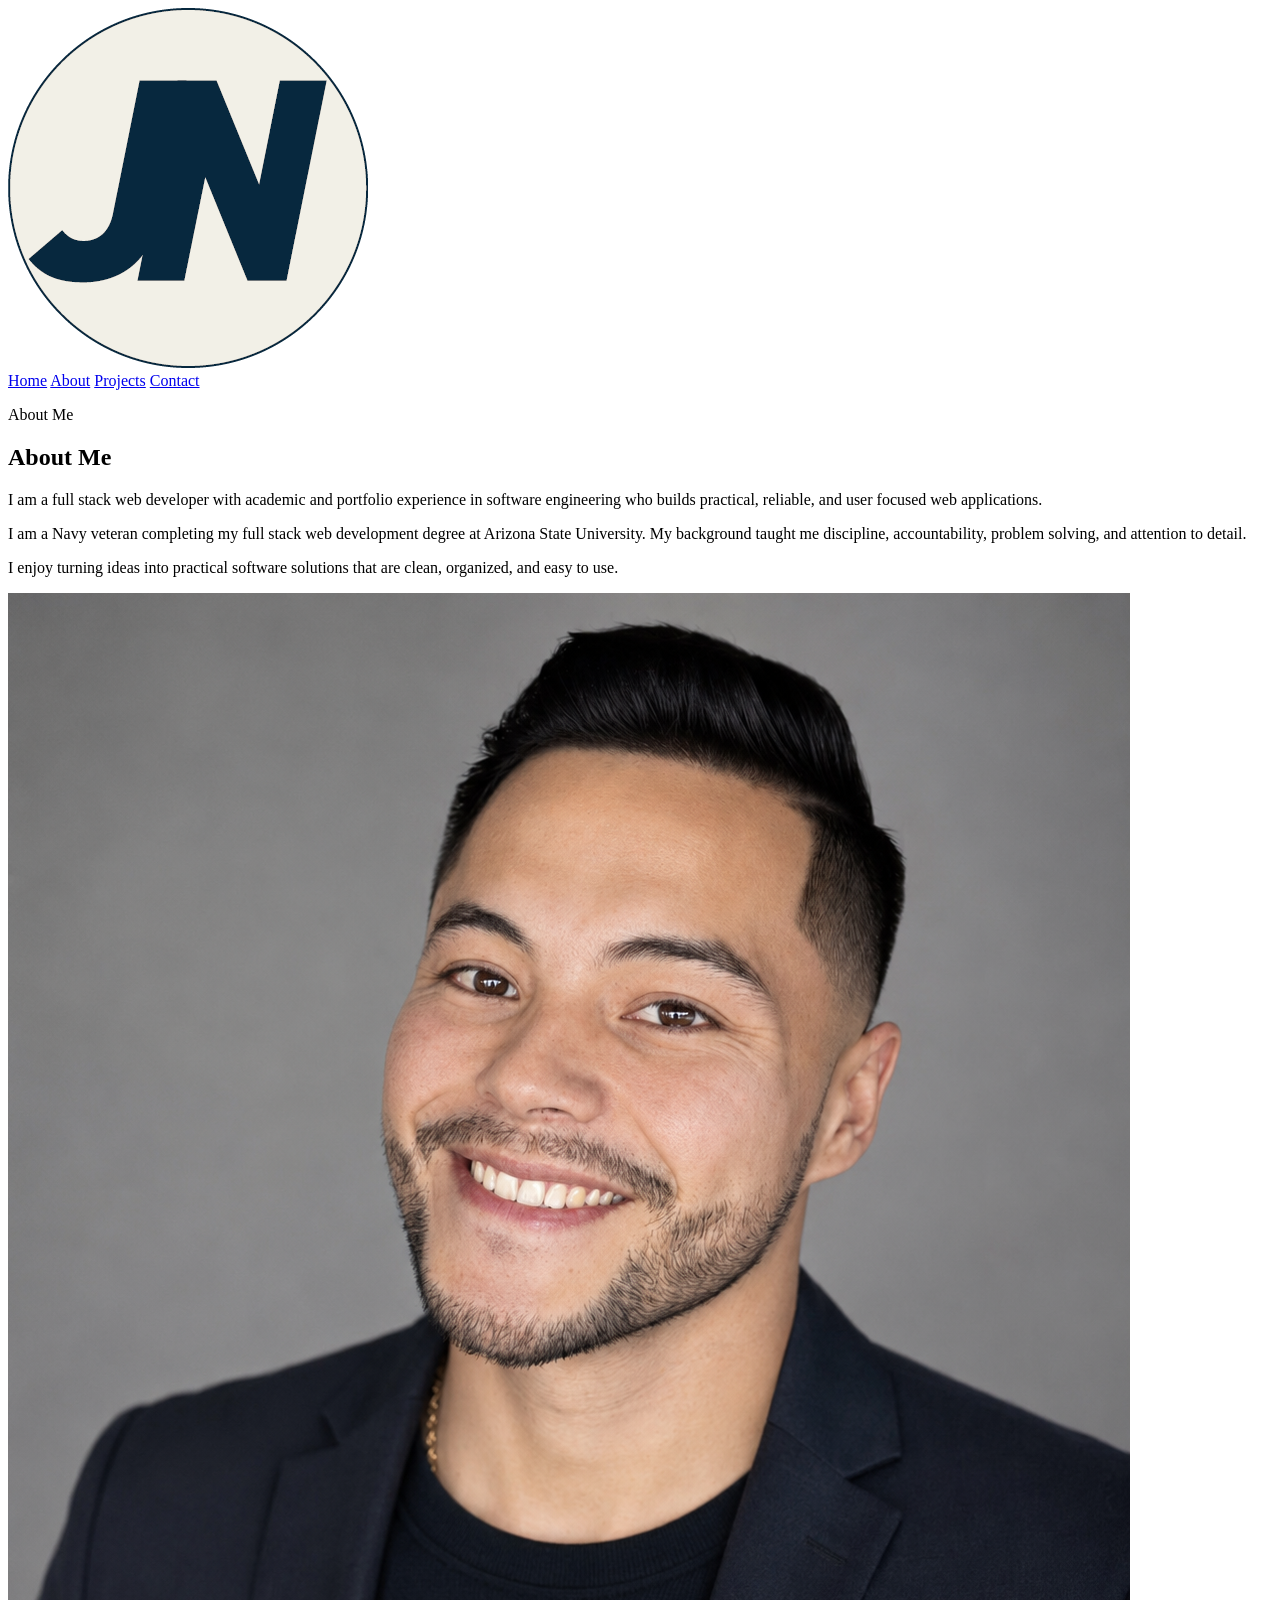
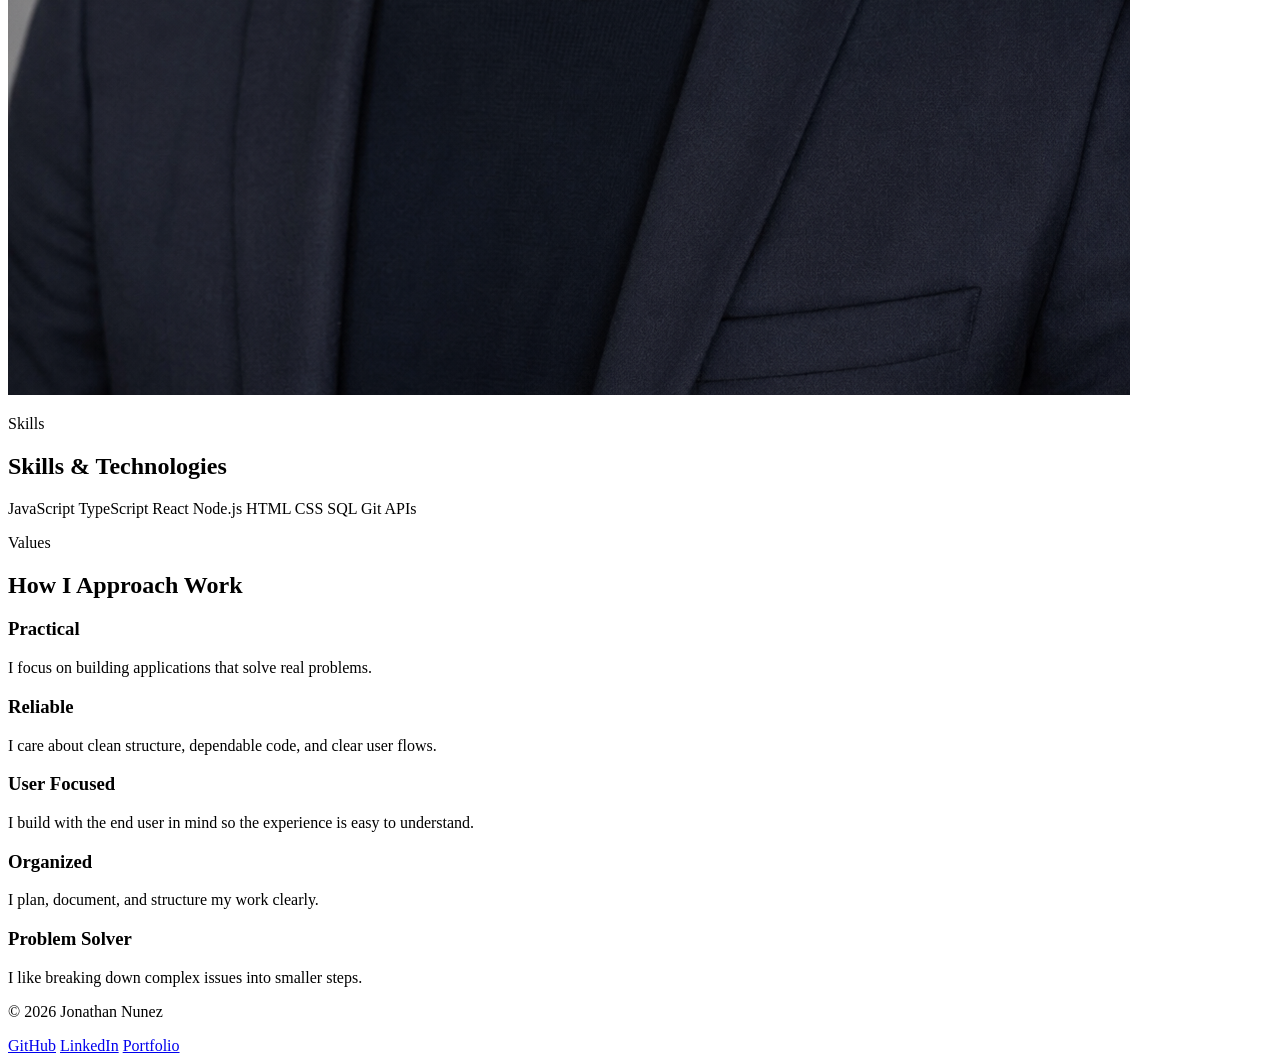
==== about.html @ ccf5d91a "Add about page HTML" ====
<!doctype html>
<html lang="en">
  <head>
    <meta charset="UTF-8" />
    <meta name="viewport" content="width=device-width, initial-scale=1.0" />

    <meta
      name="description"
      content="About Jonathan Nunez, a Navy veteran and full stack web developer focused on practical, reliable, and user focused web applications."
    />

    <title>About | Jonathan Nunez</title>

    <link rel="stylesheet" href="css/styles.css" />
    <script src="js/main.js" defer></script>
  </head>

  <body>
    <header class="site-header">
      <a href="index.html" class="logo-link" aria-label="Jonathan Nunez home">
        <img
          src="assets/images/jn-logo.png"
          alt="Jonathan Nunez logo"
          class="site-logo"
        />
      </a>

      <nav class="site-nav" aria-label="Main navigation">
        <a href="index.html">Home</a>
        <a href="about.html">About</a>
        <a href="projects.html">Projects</a>
        <a href="contact.html">Contact</a>
      </nav>
    </header>

    <main>
      <section class="page-hero two-column">
        <div>
          <p class="eyebrow">About Me</p>

          <h1>About Me</h1>

          <p class="large-text">
            I am a full stack web developer with academic and portfolio
            experience in software engineering who builds practical, reliable,
            and user focused web applications.
          </p>

          <p>
            I am a Navy veteran completing my full stack web development degree
            at Arizona State University. My background taught me discipline,
            accountability, problem solving, and attention to detail.
          </p>

          <p>
            I enjoy turning ideas into practical software solutions that are
            clean, organized, and easy to use.
          </p>
        </div>

        <div class="about-image-card">
          <img
            src="assets/images/headshot.png"
            alt="Headshot of Jonathan Nunez"
          />
        </div>
      </section>

      <section class="section">
        <div class="section-heading">
          <p class="eyebrow">Skills</p>
          <h2>Skills & Technologies</h2>
        </div>

        <div class="skills-grid">
          <span>JavaScript</span>
          <span>TypeScript</span>
          <span>React</span>
          <span>Node.js</span>
          <span>HTML</span>
          <span>CSS</span>
          <span>SQL</span>
          <span>Git</span>
          <span>APIs</span>
        </div>
      </section>

      <section class="section">
        <div class="section-heading">
          <p class="eyebrow">Values</p>
          <h2>How I Approach Work</h2>
        </div>

        <div class="values-grid">
          <article>
            <h3>Practical</h3>
            <p>I focus on building applications that solve real problems.</p>
          </article>

          <article>
            <h3>Reliable</h3>
            <p>
              I care about clean structure, dependable code, and clear user
              flows.
            </p>
          </article>

          <article>
            <h3>User Focused</h3>
            <p>
              I build with the end user in mind so the experience is easy to
              understand.
            </p>
          </article>

          <article>
            <h3>Organized</h3>
            <p>I plan, document, and structure my work clearly.</p>
          </article>

          <article>
            <h3>Problem Solver</h3>
            <p>I like breaking down complex issues into smaller steps.</p>
          </article>
        </div>
      </section>
    </main>

    <footer class="site-footer">
      <p>© 2026 Jonathan Nunez</p>

      <div class="footer-links">
        <a href="https://github.com/jonnunez03">GitHub</a>
        <a href="https://www.linkedin.com/in/jonathanxnunez/">LinkedIn</a>
        <a href="https://www.behance.net/jonathannunez20">Portfolio</a>
      </div>
    </footer>
  </body>
</html>
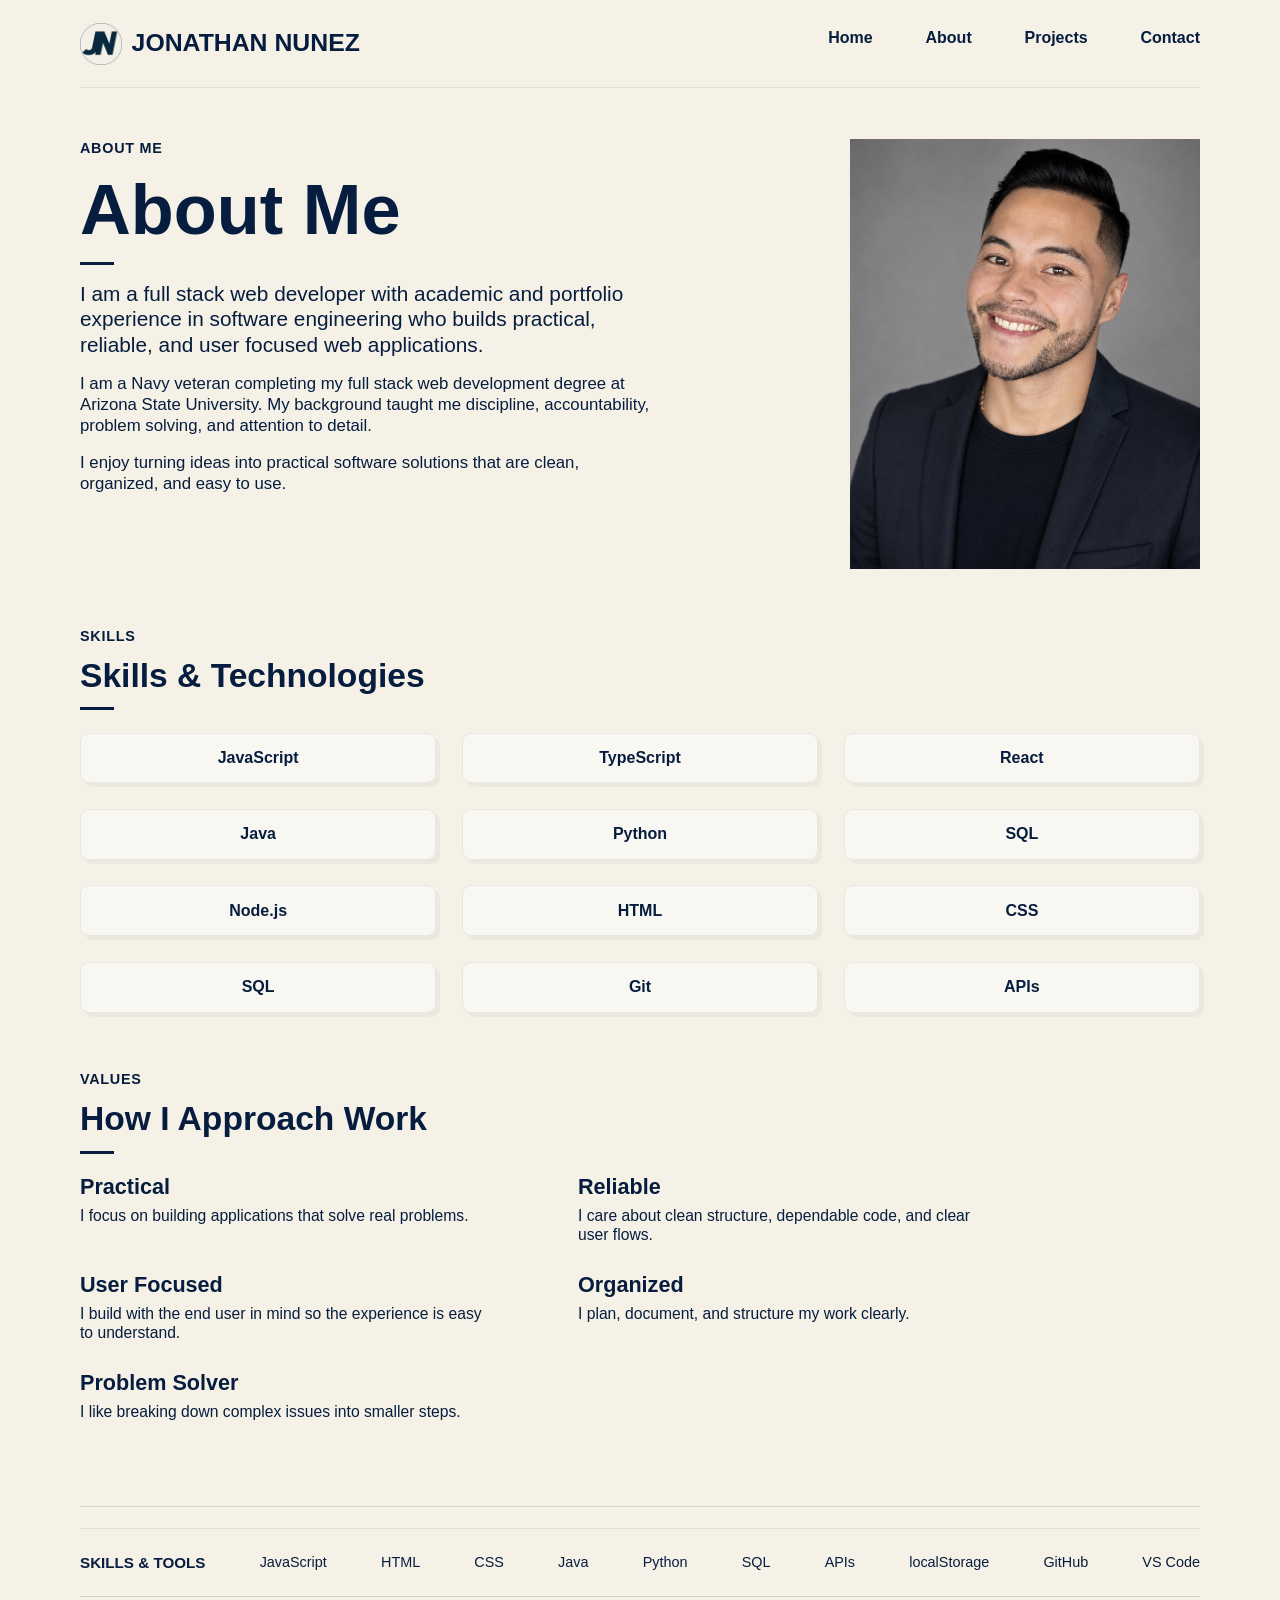
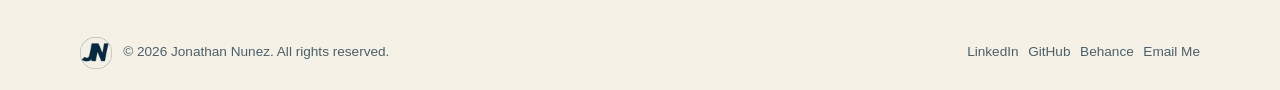
==== commit 0480b811: "Refine portfolio layout and links" ====
--- a/about.html
+++ b/about.html
@@ -76,6 +76,9 @@
           <span>JavaScript</span>
           <span>TypeScript</span>
           <span>React</span>
+          <span>Java</span>
+          <span>Python</span>
+          <span>SQL</span>
           <span>Node.js</span>
           <span>HTML</span>
           <span>CSS</span>
@@ -127,12 +130,36 @@
     </main>
 
     <footer class="site-footer">
-      <p>© 2026 Jonathan Nunez</p>
+      <div class="footer-skills">
+        <strong>Skills &amp; Tools</strong>
+        <span>JavaScript</span>
+        <span>HTML</span>
+        <span>CSS</span>
+        <span>Java</span>
+        <span>Python</span>
+        <span>SQL</span>
+        <span>APIs</span>
+        <span>localStorage</span>
+        <span>GitHub</span>
+        <span>VS Code</span>
+      </div>
 
-      <div class="footer-links">
-        <a href="https://github.com/jonnunez03">GitHub</a>
-        <a href="https://www.linkedin.com/in/jonathanxnunez/">LinkedIn</a>
-        <a href="https://www.behance.net/jonathannunez20">Portfolio</a>
+      <div class="footer-bottom">
+        <div class="footer-brand">
+          <img src="../assets/images/jn-logo.png" alt="Jonathan Nunez logo" />
+          <p>© 2026 Jonathan Nunez. All rights reserved.</p>
+        </div>
+
+        <div class="footer-links">
+          <a href="https://www.linkedin.com/in/jonathanxnunez/" target="_blank"
+            >LinkedIn</a
+          >
+          <a href="https://github.com/jonnunez03" target="_blank">GitHub</a>
+          <a href="https://www.behance.net/jonathannunez20" target="_blank"
+            >Behance</a
+          >
+          <a href="mailto:Jonathan_nunez@live.com">Email Me</a>
+        </div>
       </div>
     </footer>
   </body>
--- a/css/styles.css
+++ b/css/styles.css
@@ -0,0 +1,624 @@
+:root {
+  --bone: #f5f1e6;
+  --navy: #061d3f;
+  --slate: #4c6069;
+  --olive: #697c39;
+  --white: #fffefa;
+  --line: #d7cdbc;
+  --shadow: 0 12px 24px rgba(6, 29, 63, 0.16);
+  --max: 1120px;
+  --radius: 26px;
+}
+
+* {
+  box-sizing: border-box;
+  margin: 0;
+  padding: 0;
+}
+
+html {
+  height: 100%;
+}
+
+body {
+  min-height: 100%;
+  display: flex;
+  flex-direction: column;
+  justify-content: space-between;
+  background: var(--bone);
+  color: var(--navy);
+  font-family: Bahnschrift, "Segoe UI", Arial, sans-serif;
+  line-height: 1.25;
+}
+
+img {
+  display: block;
+  max-width: 100%;
+}
+
+a {
+  color: inherit;
+  text-decoration: none;
+}
+
+main,
+.site-header,
+.site-footer {
+  width: min(100% - 4rem, var(--max));
+  margin: 0 auto;
+}
+
+/* Header */
+
+.site-header {
+  min-height: 88px;
+  border-bottom: 1px solid rgba(6, 29, 63, 0.08);
+  display: flex;
+  align-items: center;
+  justify-content: space-between;
+}
+
+.logo-link {
+  display: flex;
+  align-items: center;
+  gap: 0.6rem;
+  font-size: 1.55rem;
+  font-weight: 800;
+}
+
+.logo-link::after {
+  content: "JONATHAN NUNEZ";
+}
+
+.site-logo {
+  width: 42px;
+}
+
+.site-nav {
+  display: flex;
+  gap: 3.3rem;
+  font-weight: 800;
+}
+
+.site-nav a {
+  padding-bottom: 0.45rem;
+  border-bottom: 3px solid transparent;
+}
+
+.site-nav a:hover,
+.site-nav a:focus {
+  border-bottom-color: var(--navy);
+}
+
+/* Type */
+
+.eyebrow,
+.project-type,
+.project-number {
+  color: var(--navy);
+  font-size: 0.9rem;
+  font-weight: 800;
+  letter-spacing: 0.05em;
+  text-transform: uppercase;
+  margin-bottom: 0.8rem;
+}
+
+h1,
+h2,
+h3 {
+  color: var(--navy);
+  line-height: 1.05;
+}
+
+h1 {
+  font-size: clamp(3rem, 6vw, 4.4rem);
+  margin-bottom: 1rem;
+}
+
+h2 {
+  font-size: clamp(1.6rem, 3vw, 2.1rem);
+  margin-bottom: 0.85rem;
+}
+
+h3 {
+  font-size: 1.35rem;
+  margin-bottom: 0.45rem;
+}
+
+h1::after,
+.section-heading h2::after,
+.case-content h2::after {
+  content: "";
+  display: block;
+  width: 34px;
+  height: 3px;
+  background: var(--navy);
+  margin-top: 0.9rem;
+}
+
+p {
+  color: var(--navy);
+  font-size: 1.05rem;
+}
+
+.large-text {
+  font-size: 1.3rem;
+  max-width: 650px;
+}
+
+.section {
+  padding: 1.8rem 0;
+}
+
+.section-heading {
+  margin-bottom: 1.4rem;
+}
+
+/* Buttons */
+
+.button-row {
+  display: flex;
+  flex-wrap: wrap;
+  gap: 1rem;
+  margin-top: 1.6rem;
+}
+
+.button {
+  min-width: 155px;
+  padding: 0.7rem 1rem;
+  border: 2px solid var(--navy);
+  border-radius: 8px;
+  font-weight: 800;
+  text-align: center;
+}
+
+.primary-button {
+  background: var(--navy);
+  color: var(--white);
+}
+
+.secondary-button {
+  background: transparent;
+  color: var(--navy);
+}
+
+/* Reusable Cards and Grids */
+
+.project-grid,
+.skills-grid,
+.image-grid {
+  display: grid;
+  grid-template-columns: repeat(3, 1fr);
+  gap: 1.6rem;
+}
+
+.project-card,
+.project-list-card,
+.case-content article,
+.contact-card {
+  background: var(--white);
+  border: 1px solid var(--line);
+  border-radius: var(--radius);
+}
+
+.project-card {
+  padding: 0.75rem;
+  box-shadow: var(--shadow);
+}
+
+.project-card img,
+.project-list-card img,
+.image-grid img {
+  width: 100%;
+  height: fit-content;
+}
+
+.project-card img {
+  height: 170px;
+}
+
+.project-card img {
+  border-radius: 12px;
+}
+
+.project-card-content {
+  padding: 0.9rem 0.25rem 0.25rem;
+}
+
+.project-card-content p,
+.values-grid p,
+.case-content p {
+  font-size: 0.98rem;
+}
+
+.project-card-content a {
+  display: inline-block;
+  margin-top: 0.5rem;
+  font-weight: 800;
+}
+
+/* Home */
+
+.hero-section,
+.two-column,
+.case-hero {
+  display: grid;
+  grid-template-columns: 1.1fr 0.9fr;
+  align-items: center;
+  gap: 4rem;
+  padding: 1.5rem 0;
+}
+
+.hero-section {
+  min-height: 500px;
+}
+
+.hero-text p {
+  max-width: 640px;
+  font-size: 1.22rem;
+}
+
+.hero-image-card,
+.about-image-card {
+  justify-self: end;
+}
+
+.hero-image-card img,
+.about-image-card img {
+  width: 350px;
+  height: 430px;
+  object-fit: cover;
+  object-position: center top;
+}
+
+.intro-section {
+  display: none;
+}
+
+.featured-section {
+  padding: 1.5rem 0 3rem;
+}
+
+/* About */
+.page-hero {
+  padding: 3.2rem 0 1.8rem;
+}
+
+.two-column {
+  align-items: start;
+}
+
+.two-column p {
+  max-width: 650px;
+  margin-bottom: 1rem;
+}
+
+.skills-grid span {
+  background: rgba(255, 255, 255, 0.45);
+  border: 1px solid rgba(6, 29, 63, 0.08);
+  border-radius: 9px;
+  padding: 0.9rem;
+  text-align: center;
+  font-weight: 800;
+  box-shadow: 4px 4px 0 rgba(6, 29, 63, 0.04);
+}
+
+.values-grid {
+  max-width: 900px;
+  display: grid;
+  grid-template-columns: repeat(2, 1fr);
+  gap: 1.8rem 6rem;
+}
+
+/* Projects */
+
+.project-list {
+  display: grid;
+  gap: 2.3rem;
+}
+
+.project-list-card {
+  box-shadow: 0 6px 12px rgba(6, 29, 63, 0.14);
+  padding: 1rem;
+  display: grid;
+  grid-template-columns: 380px 1fr;
+  gap: 2rem;
+  align-items: center;
+}
+
+.project-list-card img {
+  height: 165px;
+}
+
+.project-list-card h2 {
+  font-size: 2rem;
+}
+
+.tech-stack {
+  margin-top: 1.2rem;
+  color: var(--slate);
+  font-size: 0.9rem;
+}
+
+.project-list-card .button-row {
+  margin-top: 1rem;
+  gap: 0.6rem;
+}
+
+.project-list-card .button {
+  min-width: auto;
+  padding: 0.45rem 0.75rem;
+}
+
+/* Case Studies */
+
+.case-hero {
+  grid-template-columns: 0.9fr 1.1fr;
+  align-items: start;
+  border-bottom: 1px solid var(--line);
+}
+
+.case-hero h1 {
+  font-size: clamp(2.7rem, 5vw, 4rem);
+}
+
+.case-hero p {
+  font-size: 1.25rem;
+}
+
+.case-hero-image {
+  width: 100%;
+  height: 340px;
+  object-fit: cover;
+  object-position: top center;
+}
+
+.case-content {
+  display: grid;
+  grid-template-columns: repeat(2, 1fr);
+  gap: 2rem;
+  padding: 2.2rem 0 1.4rem;
+}
+
+.case-content article {
+  padding: 1.35rem;
+}
+
+.case-content h2 {
+  font-size: 1.55rem;
+}
+
+.case-content h2::after {
+  margin-top: 0.35rem;
+}
+
+.image-grid {
+  gap: 3.2rem;
+}
+
+.image-grid figcaption {
+  display: none;
+}
+
+/* Contact */
+
+.contact-page {
+  min-height: 730px;
+  display: grid;
+  grid-template-columns: 1fr 1fr;
+  gap: 5rem;
+  align-items: start;
+  padding: 4rem 0 2rem;
+}
+
+.contact-left .large-text {
+  max-width: 430px;
+  margin-top: 1.7rem;
+}
+
+.contact-links {
+  max-width: 460px;
+  margin-top: 6rem;
+}
+
+.contact-links h2 {
+  font-size: 1.3rem;
+  text-transform: uppercase;
+  margin-bottom: 1.5rem;
+}
+
+.contact-links a {
+  background: rgba(255, 255, 255, 0.28);
+  border: 1px solid rgba(6, 29, 63, 0.08);
+  border-radius: 8px;
+  margin-bottom: 1rem;
+  padding: 0.9rem 2rem;
+  display: flex;
+  align-items: center;
+  justify-content: space-between;
+  font-weight: 800;
+}
+
+.contact-panel {
+  background: var(--white);
+  border: 1px solid var(--line);
+  border-radius: 80px;
+  box-shadow: 0 8px 12px rgba(6, 29, 63, 0.14);
+  margin-top: 6.5rem;
+  padding: 4rem 3rem;
+}
+
+.contact-panel h2 {
+  font-size: 2rem;
+}
+
+.contact-panel p {
+  max-width: 390px;
+  margin: 1.8rem 0;
+}
+
+.contact-button-grid {
+  display: grid;
+  grid-template-columns: 1fr 1fr;
+  gap: 1.5rem 2rem;
+}
+
+.contact-button-grid .button {
+  min-width: 0;
+}
+
+.contact-button-grid .button:last-child {
+  grid-column: 1;
+}
+
+.contact-note {
+  color: var(--slate);
+  font-size: 0.85rem;
+  margin-top: 4rem;
+}
+
+/* Footer */
+
+.site-footer {
+  margin-top: 2rem;
+  padding: 0 0 1.5rem;
+  font-size: 0.85rem;
+}
+
+.footer-skills {
+  width: 100%;
+  border-top: 1px solid rgba(6, 29, 63, 0.08);
+  border-bottom: 1px solid rgba(6, 29, 63, 0.14);
+  padding: 1.5rem 0;
+  display: flex;
+  gap: 1rem;
+  justify-content: space-between;
+}
+
+.footer-skills strong {
+  text-transform: uppercase;
+  font-size: 0.95rem;
+}
+
+.footer-bottom {
+  padding-top: 1.3rem;
+  display: flex;
+  align-items: center;
+  justify-content: space-between;
+}
+
+.footer-brand {
+  display: flex;
+  align-items: center;
+  gap: 0.7rem;
+}
+
+.footer-brand img {
+  width: 32px;
+}
+
+.footer-brand p,
+.footer-links a {
+  color: var(--slate);
+  font-size: 0.85rem;
+}
+
+.footer-links {
+  display: flex;
+  gap: 0.35rem;
+}
+
+/* Footer */
+
+.site-footer {
+  margin-top: 3.5rem;
+  padding: 1.3rem 0;
+  border-top: 1px solid rgba(6, 29, 63, 0.12);
+  display: flex;
+  align-items: center;
+  justify-content: space-between;
+  gap: 1.2rem;
+  flex-wrap: wrap;
+  font-size: 0.9rem;
+}
+
+.footer-bottom {
+  display: flex;
+  width: 100%;
+}
+
+.footer-links {
+  display: flex;
+  gap: 0.6rem;
+  flex-wrap: wrap;
+}
+
+.footer-links a {
+  color: var(--slate);
+}
+
+/* Mobile */
+@media (max-width: 900px) {
+  main,
+  .site-header,
+  .site-footer {
+    width: min(100% - 2rem, var(--max));
+  }
+
+  .site-header,
+  .site-nav,
+  .button-row {
+    flex-wrap: wrap;
+  }
+
+  .site-nav {
+    gap: 1.4rem;
+  }
+
+  .hero-section,
+  .two-column,
+  .case-hero,
+  .project-list-card,
+  .project-grid,
+  .skills-grid,
+  .values-grid,
+  .case-content,
+  .image-grid,
+  .contact-grid {
+    display: flex;
+    flex-direction: column;
+  }
+
+  .case-hero div {
+    width: 100%;
+  }
+
+  .button-row {
+    justify-content: center;
+  }
+
+  .two-column {
+    align-items: center;
+  }
+
+  .hero-image-card,
+  .about-image-card {
+    justify-self: start;
+  }
+
+  .hero-image-card img,
+  .about-image-card img {
+    width: 100%;
+    max-width: 350px;
+    height: auto;
+  }
+
+  .project-list-card img,
+  .case-hero-image,
+  .image-grid img {
+    height: auto;
+  }
+  .footer-skills {
+    flex-wrap: wrap;
+  }
+}
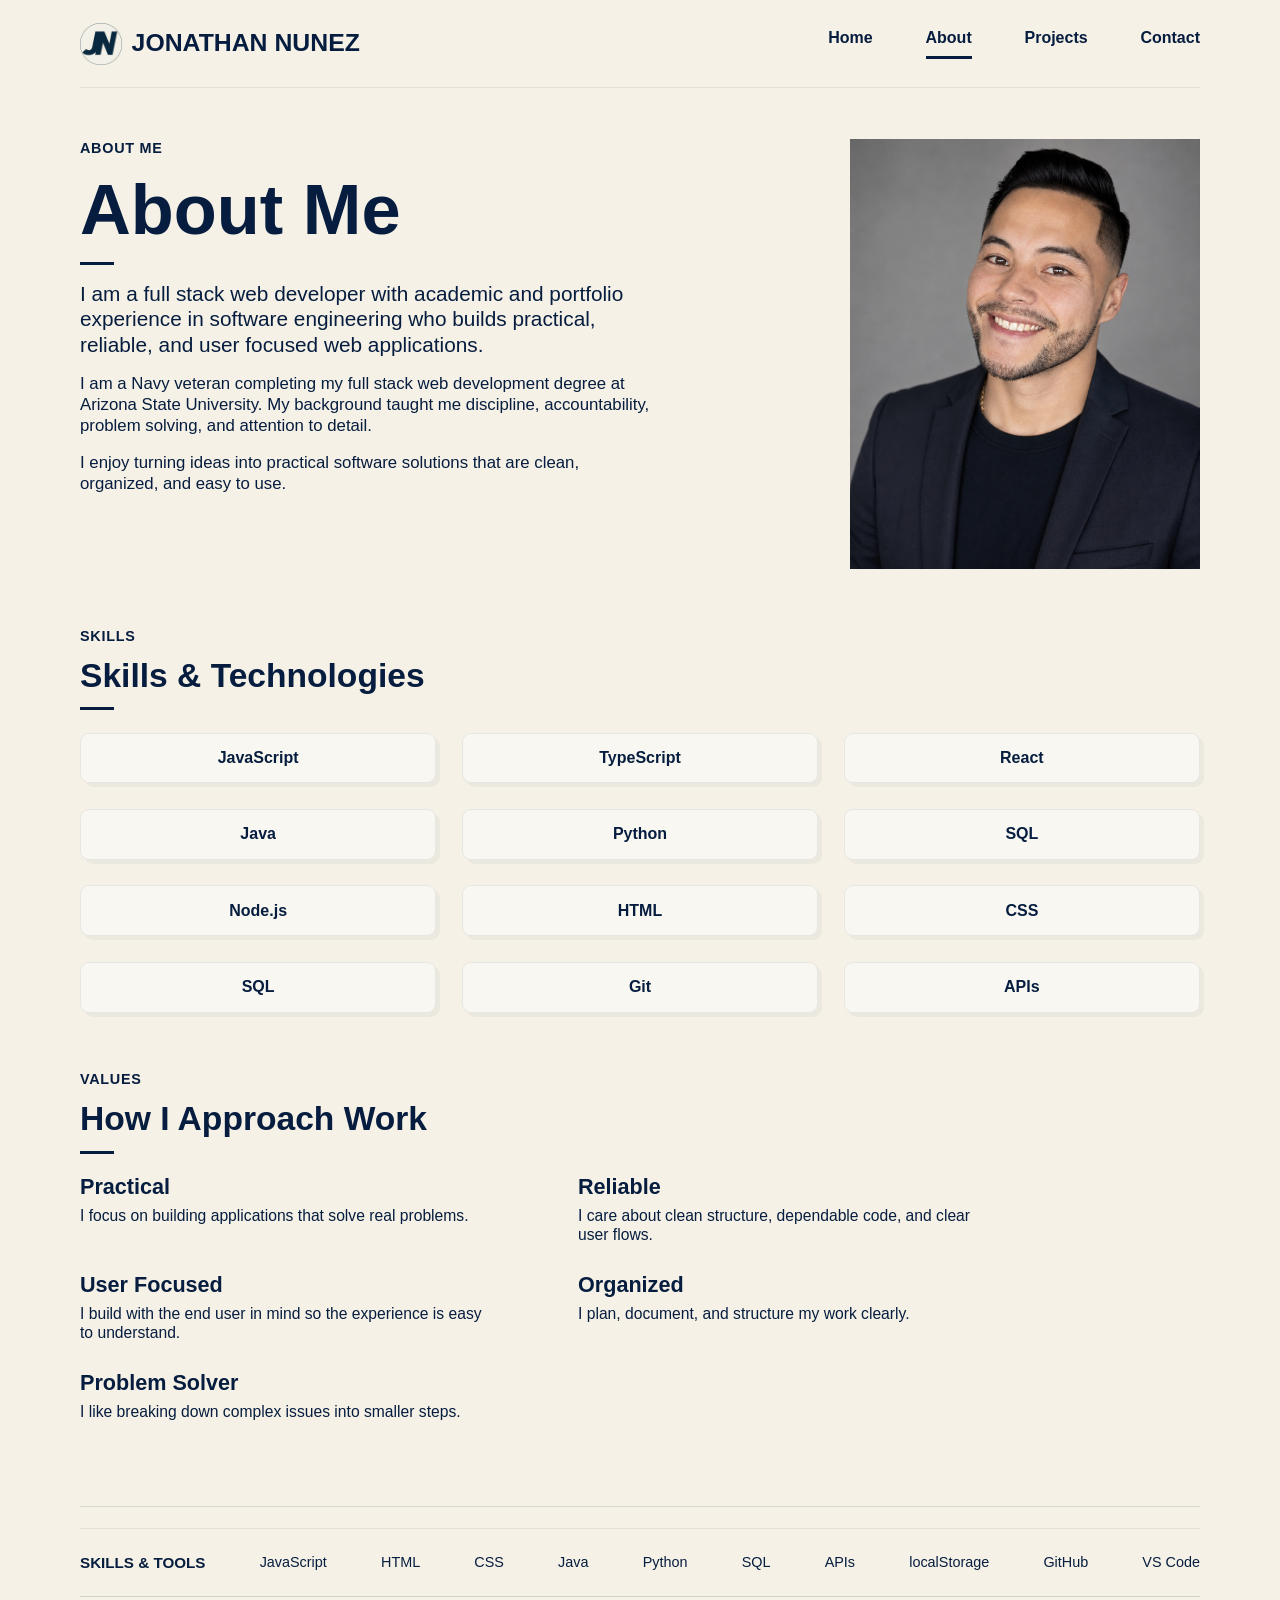
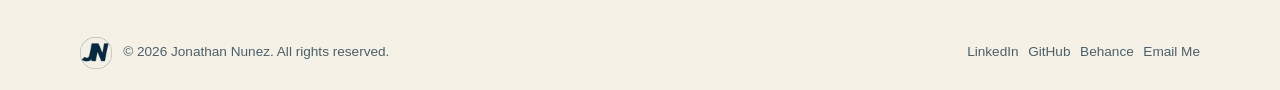
==== commit de02cb79: "Add active navigation and polish links" ====
--- a/about.html
+++ b/about.html
@@ -151,11 +151,22 @@
         </div>
 
         <div class="footer-links">
-          <a href="https://www.linkedin.com/in/jonathanxnunez/" target="_blank"
+          <a
+            href="https://www.linkedin.com/in/jonathanxnunez/"
+            target="_blank"
+            rel="noopener noreferrer"
             >LinkedIn</a
           >
-          <a href="https://github.com/jonnunez03" target="_blank">GitHub</a>
-          <a href="https://www.behance.net/jonathannunez20" target="_blank"
+          <a
+            href="https://github.com/jonnunez03"
+            target="_blank"
+            rel="noopener noreferrer"
+            >GitHub</a
+          >
+          <a
+            href="https://www.behance.net/jonathannunez20"
+            target="_blank"
+            rel="noopener noreferrer"
             >Behance</a
           >
           <a href="mailto:Jonathan_nunez@live.com">Email Me</a>
--- a/css/styles.css
+++ b/css/styles.css
@@ -622,3 +622,8 @@
     flex-wrap: wrap;
   }
 }
+
+.site-nav a.active-link {
+  border-bottom: 3px solid var(--navy);
+  color: var(--navy);
+}
